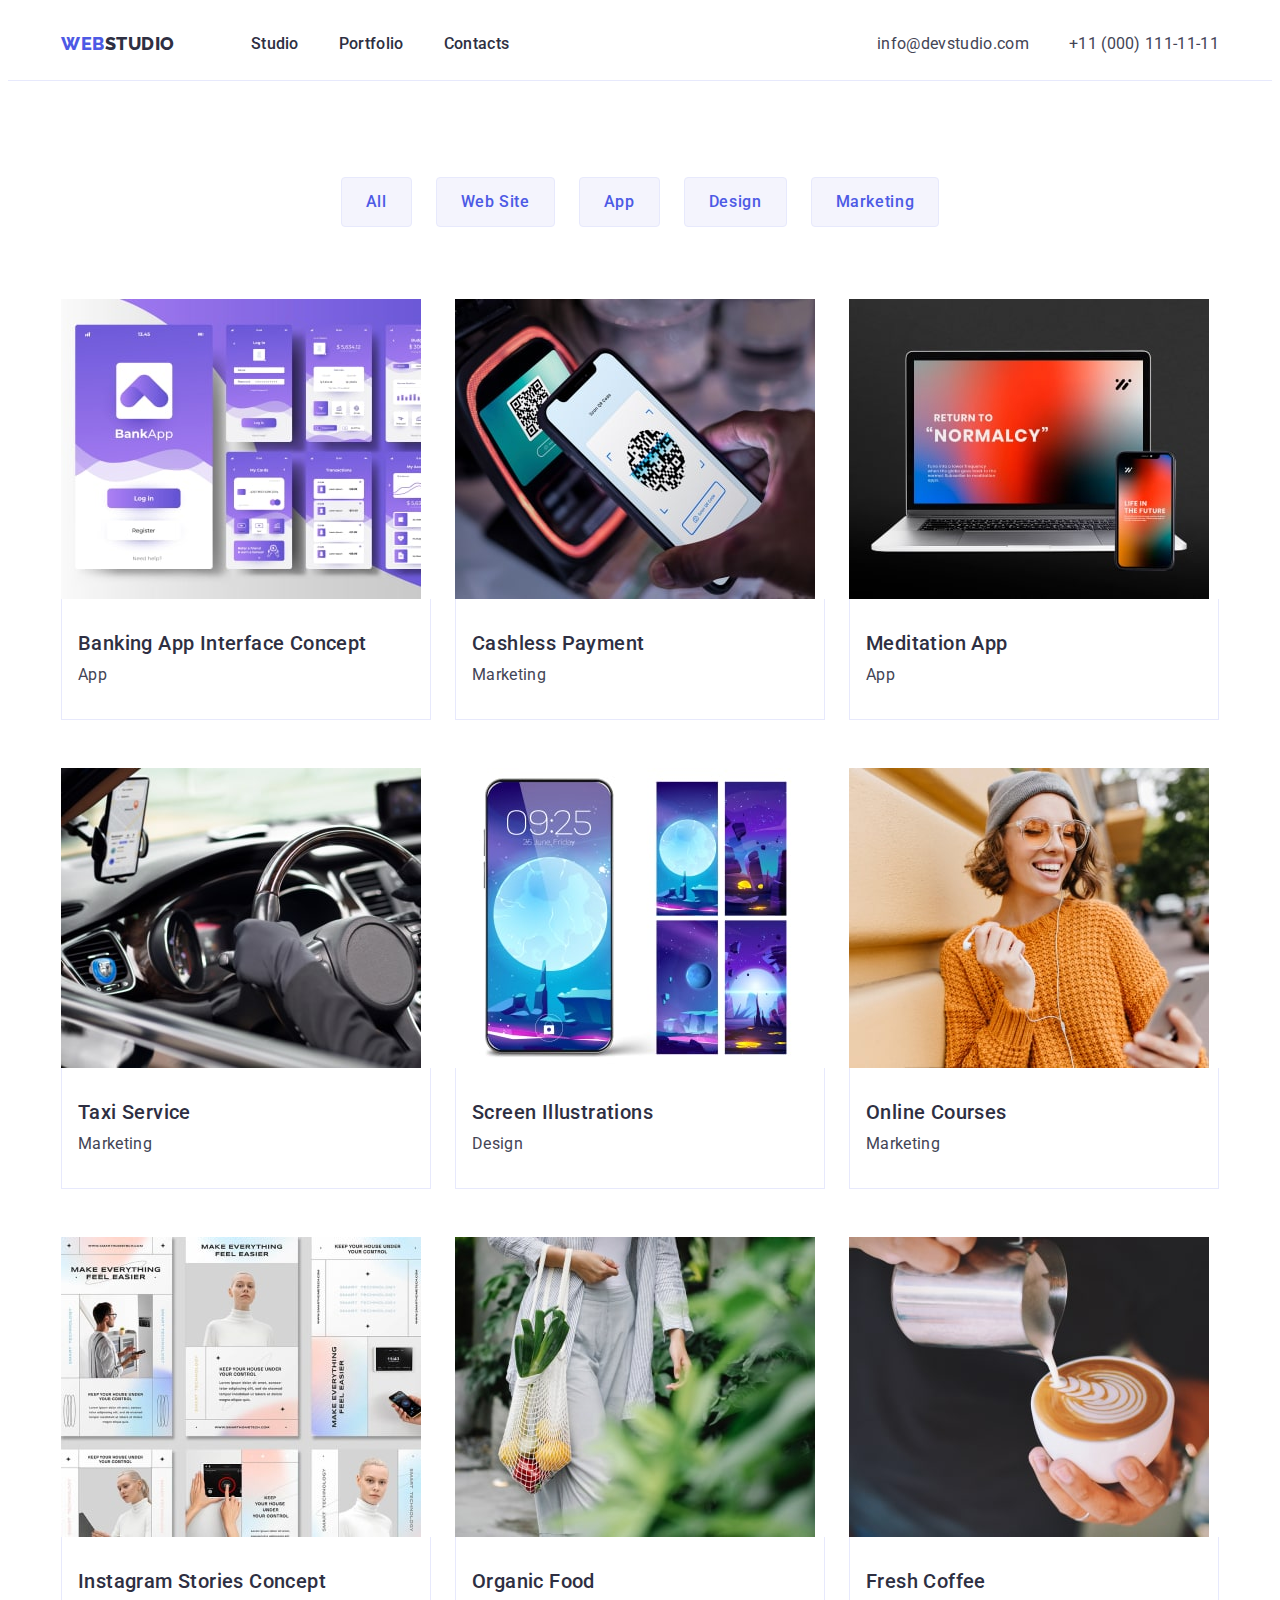
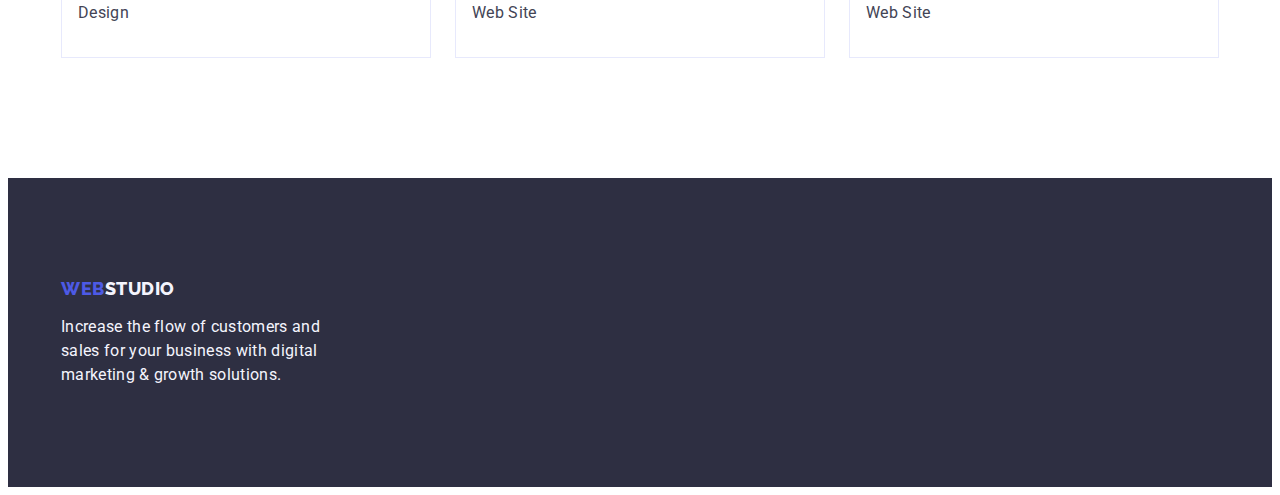
==== portfolio.html @ f1bd7423 "Initial commit" ====
<!DOCTYPE html>
<html lang="en">
  <head>
    <meta charset="UTF-8" />
    <meta http-equiv="X-UA-Compatible" content="IE=edge" />
    <meta name="viewport" content="width=device-width, initial-scale=1.0" />
    <title>WebStudio</title>
    <link rel="preconnect" href="https://fonts.googleapis.com" />
    <link rel="preconnect" href="https://fonts.gstatic.com" crossorigin />
    <link
      href="https://fonts.googleapis.com/css2?family=Raleway:wght@800&family=Roboto:wght@400;500;700;900&display=swap"
      rel="stylesheet"
    />
    <link
      rel="stylesheet"
      href="https://cdnjs.cloudflare.com/ajax/libs/modern-normalize/1.1.0/modern-normalize.min.css"
      integrity="sha512-wpPYUAdjBVSE4KJnH1VR1HeZfpl1ub8YT/NKx4PuQ5NmX2tKuGu6U/JRp5y+Y8XG2tV+wKQpNHVUX03MfMFn9Q=="
      crossorigin="anonymous"
      referrerpolicy="no-referrer"
    />
    <link rel="stylesheet" href="./css/styles.css" />
  </head>
  <body>
    <!--Added header-->
    <header class="header">
      <div class="container header-container">
        <!--Added navigation-->
        <nav class="header-nav">
          <a href="./index.html" class="logo-link">
            Web<span class="header-span">Studio</span>
          </a>
          <ul class="nav-list">
            <li class="nav-item">
              <a href="./index.html" class="nav-link">Studio</a>
            </li>
            <li class="nav-item">
              <a href="./portfolio.html" class="nav-link">Portfolio</a>
            </li>
            <li class="nav-item">
              <a href="" class="nav-link">Contacts </a>
            </li>
          </ul>
        </nav>
        <!--Added contacts-->
        <address class="header-contacts">
          <ul class="contacts-list">
            <li class="contact-item">
              <a href="mailto:info@devstudio.com" class="contact-link"
                >info@devstudio.com
              </a>
            </li>
            <li class="contact-item">
              <a href="tel:+110001111111" class="contact-link"
                >+11 (000) 111-11-11
              </a>
            </li>
          </ul>
        </address>
      </div>
    </header>
    <!--Added main-->
    <main>
      <section class="filter section">
        <div class="container">
          <h1 class="filter-title visually-hidden">Filter</h1>
          <ul class="filter-list">
            <li class="filter-item">
              <button class="filter-button" type="button">All</button>
            </li>
            <li class="filter-item">
              <button class="filter-button" type="button">Web Site</button>
            </li>
            <li class="filter-item">
              <button class="filter-button" type="button">App</button>
            </li>
            <li class="filter-item">
              <button class="filter-button" type="button">Design</button>
            </li>
            <li class="filter-item">
              <button class="filter-button" type="button">Marketing</button>
            </li>
          </ul>
          <ul class="category-list">
            <li class="category-item">
              <a href="" class="category-link">
                <img
                  src="./images/banking.jpg"
                  alt="Banking app interface concept"
                  width="360"
                />
                <div class="category-card">
                  <h2 class="category-name">Banking App Interface Concept</h2>
                  <p class="category-text text">App</p>
                </div>
              </a>
            </li>
            <li class="category-item">
              <a href="" class="category-link">
                <img
                  src="./images/payment.jpg"
                  alt="Cashless payment"
                  width="360"
                />
                <div class="category-card">
                  <h2 class="category-name">Cashless Payment</h2>
                  <p class="category-text text">Marketing</p>
                </div>
              </a>
            </li>
            <li class="category-item">
              <a href="" class="category-link">
                <img
                  src="./images/meditation.jpg"
                  alt="Meditation app"
                  width="360"
                />
                <div class="category-card">
                  <h2 class="category-name">Meditation App</h2>
                  <p class="category-text text">App</p>
                </div>
              </a>
            </li>
            <li class="category-item">
              <a href="" class="category-link">
                <img src="./images/taxi.jpg" alt="Taxi service" width="360" />
                <div class="category-card">
                  <h2 class="category-name">Taxi Service</h2>
                  <p class="category-text text">Marketing</p>
                </div>
              </a>
            </li>
            <li class="category-item">
              <a href="" class="category-link">
                <img
                  src="./images/illustrations.jpg"
                  alt="Screen illustrations"
                  width="360"
                />
                <div class="category-card">
                  <h2 class="category-name">Screen Illustrations</h2>
                  <p class="category-text text">Design</p>
                </div>
              </a>
            </li>
            <li class="category-item">
              <a href="" class="category-link">
                <img
                  src="./images/courses.jpg"
                  alt="Online courses"
                  width="360"
                />
                <div class="category-card">
                  <h2 class="category-name">Online Courses</h2>
                  <p class="category-text text">Marketing</p>
                </div>
              </a>
            </li>
            <li class="category-item">
              <a href="" class="category-link">
                <img
                  src="./images/stories.jpg"
                  alt="Instagram stories concept"
                  width="360"
                />
                <div class="category-card">
                  <h2 class="category-name">Instagram Stories Concept</h2>
                  <p class="category-text text">Design</p>
                </div>
              </a>
            </li>
            <li class="category-item">
              <a href="" class="category-link">
                <img src="./images/food.jpg" alt="Organic food" width="360" />
                <div class="category-card">
                  <h2 class="category-name">Organic Food</h2>
                  <p class="category-text text">Web Site</p>
                </div>
              </a>
            </li>
            <li class="category-item">
              <a href="" class="category-link">
                <img src="./images/coffee.jpg" alt="Fresh coffee" width="360" />
                <div class="category-card">
                  <h2 class="category-name">Fresh Coffee</h2>
                  <p class="category-text text">Web Site</p>
                </div>
              </a>
            </li>
          </ul>
        </div>
      </section>
    </main>
    <!--Added footer-->
    <footer class="footer">
      <div class="container">
        <a class="logo-link" href="./index.html">
          Web<span class="footer-span">Studio</span>
        </a>
        <p class="footer-slogan">
          Increase the flow of customers and sales for your business with
          digital marketing & growth solutions.
        </p>
      </div>
    </footer>
  </body>
</html>
---- css/styles.css ----
:root {
    --primary-brand-color: #4D5AE5;
    --pressed-state-color: #404BBF;
    --dark-color: #2E2F42;
    --success-color: #31D0AA;
    --text-color: #434455;
    --subtle-text-color: #8E8F99;
    --accent-color: #E7E9FC;
    --light-color: #F4F4FD;
    --modal-overlay-color: rgba(46, 47, 66, 0.4);
    --hero-background-color: rgba(46, 47, 66, 0.7);
    --white-background-color: #FFFFFF;
    --modal-background-color: #FCFCFC;
}

/** Body style */
body {
    font-family: 'Roboto', sans-serif;
    color: var(--text-color);
    background-color: var(--white-background-color);
}

/** Container */
.container {
    padding-left: 15px;
    padding-right: 15px;
    margin-left: auto;
    margin-right: auto;
    width: 1158px;
}

/** Delete text decoration */
h1,
h2,
h3,
h4,
h5,
h6,
p {
    margin: 0;
}

ul {
    padding: 0;
    margin: 0;
    list-style-type: none;
}

a {
    font-style: normal;
    text-decoration: none;
}

img {
    display: block;
}

/** Additional class for sections  */
.section {
    padding-top: 120px;
    padding-bottom: 120px;
}

/** Additional hidden class  */
.visually-hidden {
    position: absolute;
    width: 1px;
    height: 1px;
    margin: -1px;
    border: 0;
    padding: 0;
    white-space: nowrap;
    clip-path: inset(100%);
    clip: rect(0 0 0 0);
    overflow: hidden;
}

/** Style for header */
header {
    border-bottom: 1px solid var(--accent-color);
}

/** Logo style in the header */
.logo-link {
    font-family: 'Raleway', sans-serif;
    font-weight: 800;
    font-size: 18px;
    line-height: 1.17;
    letter-spacing: 0.03em;
    text-transform: uppercase;
    color: var(--primary-brand-color);
}

.header .logo-link {
    margin-right: 76px;
}

/** Color header logo for tag span */
.header-span {
    color: var(--dark-color);
}

/** Color footer logo for tag span */
.footer-span {
    color: var(--light-color);
}

/** Navigation style */
.header-container {
    display: flex;
    align-items: center;
    justify-content: space-between;
}

.header-nav {
    display: flex;
    align-items: center;
}

.nav-list {
    display: flex;
    gap: 40px;
}

.nav-link {
    display: block;
    padding-top: 24px;
    padding-bottom: 24px;

    font-weight: 500;
    font-size: 16px;
    line-height: 1.5;
    letter-spacing: 0.02em;
    color: var(--dark-color);
}

/** Contacts style */
.contacts-list {
    display: flex;
    gap: 40px;
}

.contact-link {
    display: block;
    padding-top: 24px;
    padding-bottom: 24px;
}

/** Hover and focus for header */
.nav-link:hover,
.nav-link:focus,
.contact-link:hover,
.contact-link:focus {
    color: var(--pressed-state-color);
}

/** Hero section */
.hero {
    padding-top: 188px;
    padding-bottom: 188px;
    text-align: center;
    background-color: var(--dark-color);
}

/** Features section */
.features-list {
    display: flex;
    justify-content: space-between;
    gap: 24px;
}

.features-item {
    flex-basis: calc((100% - 72px)/4);
}

/** Work section */
.work {
    padding-top: 0;
}

.work-list {
    display: flex;
    justify-content: space-between;
    gap: 24px;
}

.work-item {
    flex-basis: calc((100% - 48px)/3);
}

/** Team section */
.team {
    background-color: var(--light-color);
}

/** Style for cards in team section */
.team-list {
    display: flex;
    gap: 24px;
}

.team-item {
    height: 100%;
    flex-grow: 1;
    text-align: center;
    flex-basis: calc((100% - 72px)/4);

    border-radius: 0px 0px 4px 4px;
    box-shadow: 0px 1px 6px rgba(46, 47, 66, 0.08), 0px 1px 1px rgba(46, 47, 66, 0.16), 0px 2px 1px rgba(46, 47, 66, 0.08);
    background-color: var(--white-background-color);
}

/** Padding for cards in team section */
.team-card {
    padding-top: 32px;
    padding-bottom: 32px;
}

/** Filter section */
.filter {
    padding-top: 96px;
}

.filter-list {
    display: flex;
    justify-content: center;
    margin-bottom: 72px;
    gap: 24px;
}

/** Style for cards in category */
.category-list {
    display: flex;
    gap: 48px 24px;
    flex-wrap: wrap;
}

.category-item {
    flex-basis: calc((100% - 48px) / 3);
    border-radius: 0px 0px 4px 4px;
}

.category-link {
    display: flex;
    flex-direction: column;
    height: 100%;
}

.category-card {
    flex-grow: 1;
    padding-top: 32px;
    padding-right: auto;
    padding-bottom: 32px;
    padding-left: 16px;
    border-right: 1px solid var(--accent-color);
    border-bottom: 1px solid var(--accent-color);
    border-left: 1px solid var(--accent-color);
}

/** Style for button */
button {
    font-family: inherit;
    font-weight: 500;
    font-size: 16px;
    line-height: 1.5;
    letter-spacing: 0.04em;
    cursor: pointer;
    border: 1px solid transparent;
    border-radius: 4px;
}

/** Button in hero section */
.hero-button {
    display: inline-block;
    padding: 16px 32px;

    min-width: 169px;
    min-height: 56px;
    box-shadow: 0px 4px 4px rgba(0, 0, 0, 0.15);
    background-color: var(--primary-brand-color);
    color: var(--white-background-color);
}

/** Hover and focus for button in hero section */
.hero-button:hover,
.hero-button:focus {
    background-color: var(--pressed-state-color);
}

/** Button in filter section */
.filter-button {
    display: inline-block;
    padding: 12px 24px;

    border-color: var(--accent-color);
    background-color: var(--light-color);
    color: var(--primary-brand-color);
}

/** Hover and focus for button in filter section */
.filter-button:hover,
.filter-button:focus {
    border-color: transparent;
    box-shadow: 0px 3px 1px rgba(0, 0, 0, 0.1), 0px 2px 1px rgba(0, 0, 0, 0.08), 0px 2px 2px rgba(0, 0, 0, 0.12);
    background-color: var(--pressed-state-color);
    color: var(--white-background-color);
}

/** Header 1 */
.hero-title {
    margin-bottom: 48px;
    margin-left: auto;
    margin-right: auto;

    width: 496px;
    font-weight: 700;
    font-size: 56px;
    line-height: 1.07;
    letter-spacing: 0.02em;
    color: var(--white-background-color);
}

/** Header 2 */
.features-title,
.work-title,
.team-title {
    margin-bottom: 72px;

    font-weight: 700;
    font-size: 36px;
    line-height: 1.11;
    letter-spacing: 0.02em;
    text-align: center;
    text-transform: capitalize;
    color: var(--dark-color);
}

/** Header 3 */
.features-name,
.team-name,
.category-name {
    margin-bottom: 8px;

    font-weight: 500;
    font-size: 20px;
    line-height: 1.2;
    letter-spacing: 0.02em;
    color: var(--dark-color);
}

/** Body text style */
.contact-link,
.text,
.footer-slogan {
    font-size: 16px;
    line-height: 1.5;
    letter-spacing: 0.02em;
    color: var(--text-color);
}

/** Footer style */
.footer {
    padding-top: 100px;
    padding-bottom: 100px;
    background-color: var(--dark-color);
}

/** Footer logo */
.footer .logo-link {
    display: inline-block;
    margin-bottom: 16px;
}

/** Footer slogan */
.footer-slogan {
    margin-right: auto;
    max-width: 264px;
    color: var(--light-color);
}
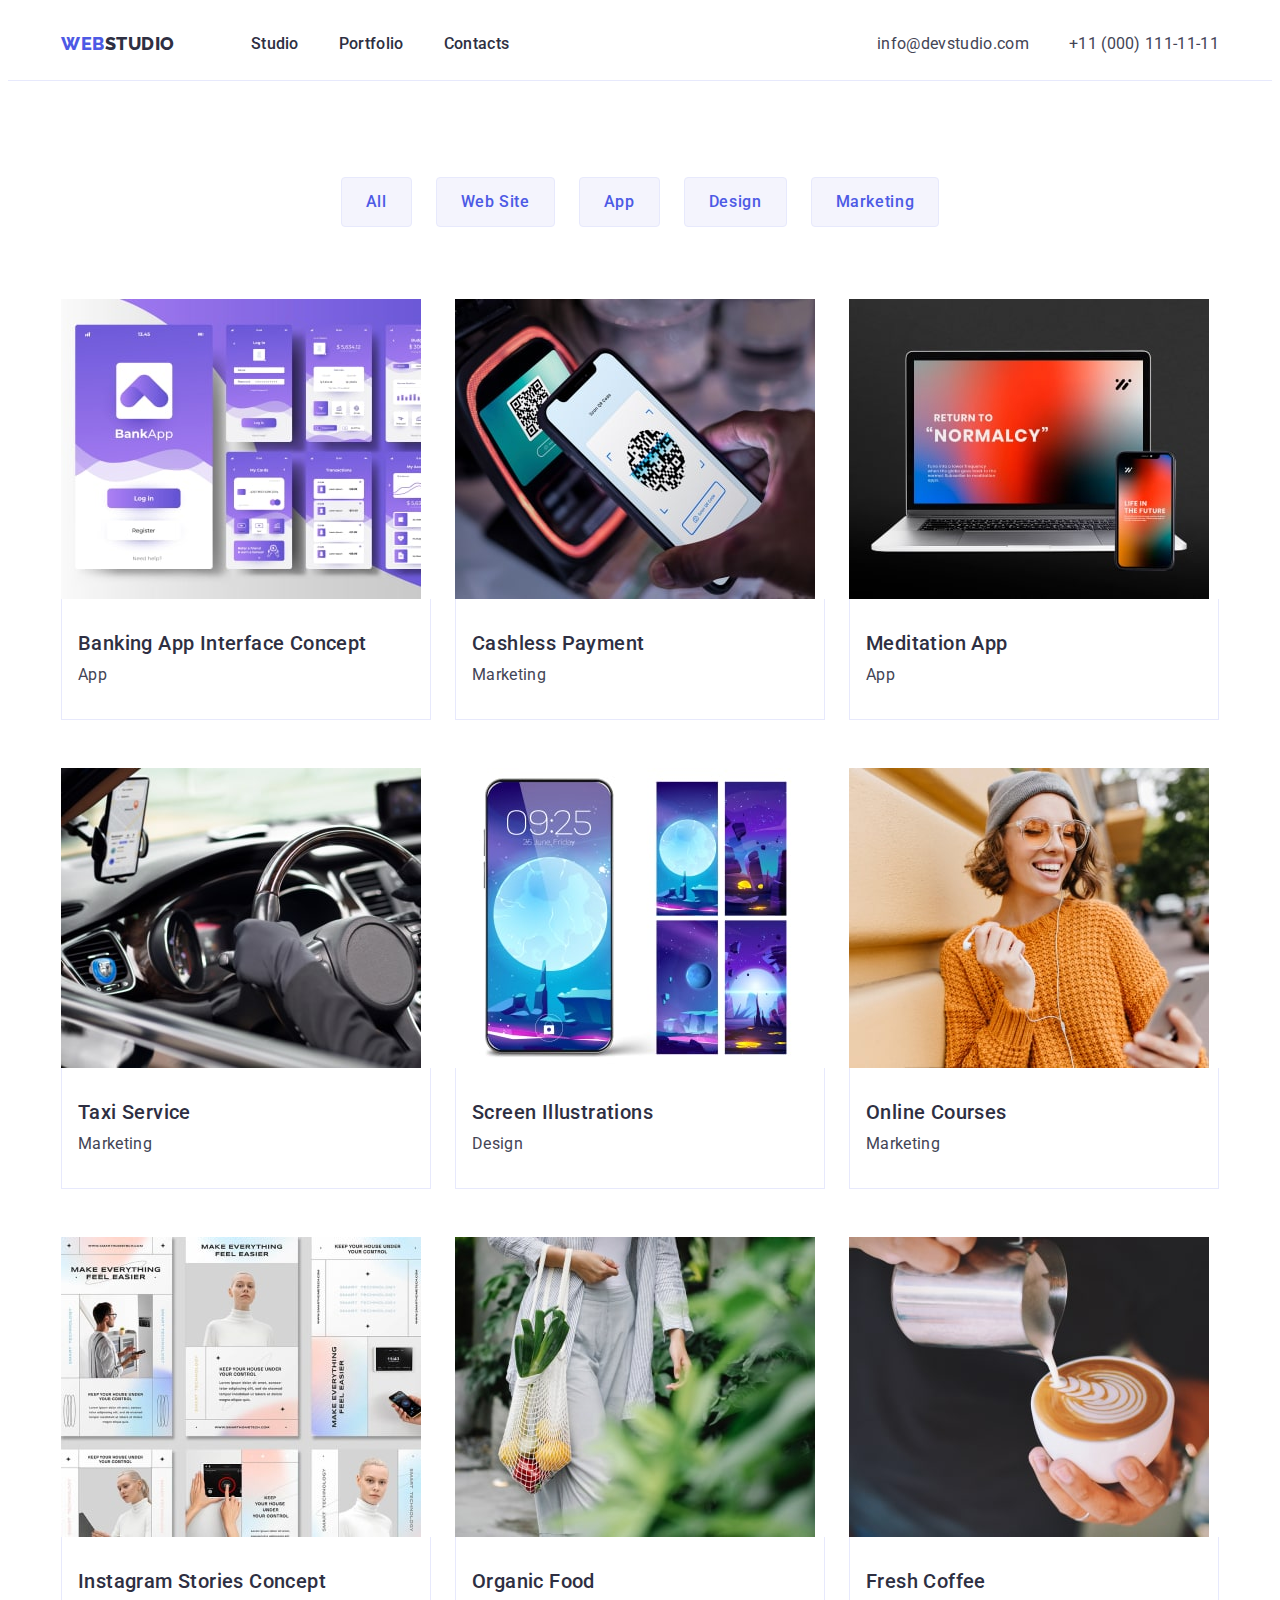
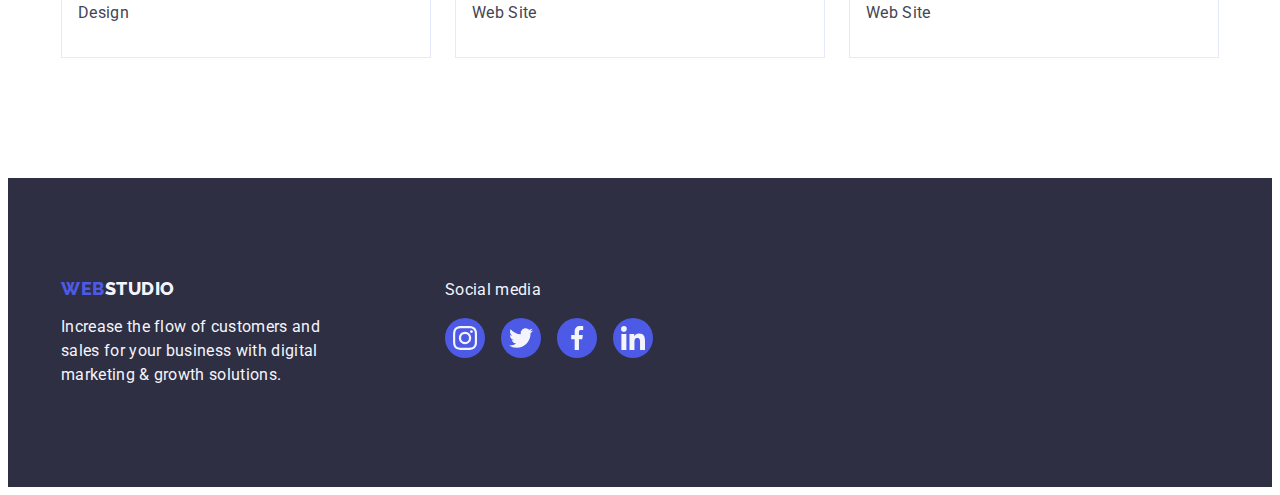
==== commit 658e898d: "Update styles.css" ====
--- a/portfolio.html
+++ b/portfolio.html
@@ -192,14 +192,49 @@
     </main>
     <!--Added footer-->
     <footer class="footer">
-      <div class="container">
-        <a class="logo-link" href="./index.html">
-          Web<span class="footer-span">Studio</span>
-        </a>
-        <p class="footer-slogan">
-          Increase the flow of customers and sales for your business with
-          digital marketing & growth solutions.
-        </p>
+      <div class="container footer-container">
+        <div class="footer-information">
+          <a class="logo-link" href="./index.html">
+            Web<span class="footer-span">Studio</span>
+          </a>
+          <p class="footer-slogan">
+            Increase the flow of customers and sales for your business with
+            digital marketing & growth solutions.
+          </p>
+        </div>
+        <div class="footer-social">
+          <p class="social-text text">Social media</p>
+          <ul class="social-list">
+            <li class="social-item social-footer">
+              <a href="" class="social-link">
+                <svg class="social-icon" width="24px" height="24px">
+                  <use href="./images/icons.svg#icon-instagram"></use>
+                </svg>
+              </a>
+            </li>
+            <li class="social-item social-footer">
+              <a href="" class="social-link">
+                <svg class="social-icon" width="24px" height="24px">
+                  <use href="./images/icons.svg#icon-twitter"></use>
+                </svg>
+              </a>
+            </li>
+            <li class="social-item social-footer">
+              <a href="" class="social-link">
+                <svg class="social-icon" width="24px" height="24px">
+                  <use href="./images/icons.svg#icon-facebook"></use>
+                </svg>
+              </a>
+            </li>
+            <li class="social-item social-footer">
+              <a href="" class="social-link">
+                <svg class="social-icon" width="24px" height="24px">
+                  <use href="./images/icons.svg#icon-linkedin"></use>
+                </svg>
+              </a>
+            </li>
+          </ul>
+        </div>
       </div>
     </footer>
   </body>
--- a/css/styles.css
+++ b/css/styles.css
@@ -55,6 +55,62 @@
     display: block;
 }
 
+/**=============== Text style guide ===============*/
+/** Header 1 */
+.hero-title {
+    margin-bottom: 48px;
+    margin-left: auto;
+    margin-right: auto;
+
+    width: 496px;
+    font-weight: 700;
+    font-size: 56px;
+    line-height: 1.07;
+    letter-spacing: 0.02em;
+    text-align: center;
+    color: var(--white-background-color);
+}
+
+/** Header 2 */
+.features-title,
+.work-title,
+.team-title,
+.customer-title {
+    margin-bottom: 72px;
+
+    font-weight: 700;
+    font-size: 36px;
+    line-height: 1.11;
+    letter-spacing: 0.02em;
+    text-align: center;
+    text-transform: capitalize;
+    color: var(--dark-color);
+}
+
+/** Header 3 */
+.features-name,
+.team-name,
+.category-name {
+    margin-bottom: 8px;
+
+    font-weight: 500;
+    font-size: 20px;
+    line-height: 1.2;
+    letter-spacing: 0.02em;
+    color: var(--dark-color);
+}
+
+/** Body text style */
+.contact-link,
+.text,
+.footer-slogan {
+    font-size: 16px;
+    line-height: 1.5;
+    letter-spacing: 0.02em;
+    color: var(--text-color);
+}
+
+/**=============== Additional styles ===============*/
 /** Additional class for sections  */
 .section {
     padding-top: 120px;
@@ -75,7 +131,46 @@
     overflow: hidden;
 }
 
-/** Style for header */
+/** Border for buttons and items */
+button,
+.customer-item {
+    cursor: pointer;
+    border: 1px solid transparent;
+    border-radius: 4px;
+}
+
+/** Global style for buttons */
+button {
+    font-family: inherit;
+    font-weight: 500;
+    font-size: 16px;
+    line-height: 1.5;
+    letter-spacing: 0.04em;
+}
+
+/** Style for socials in team and footer section  */
+.social-item {
+    display: flex;
+    justify-content: center;
+    align-items: center;
+    width: 40px;
+    height: 40px;
+    cursor: pointer;
+    border-radius: 50%;
+    background-color: var(--primary-brand-color);
+}
+
+/** Flex for socail links */
+.social-link {
+    display: flex;
+}
+
+/** Color for social icons */
+.social-icon {
+    fill: var(--light-color);
+}
+
+/**=============== Header section ===============*/
 header {
     border-bottom: 1px solid var(--accent-color);
 }
@@ -95,14 +190,9 @@
     margin-right: 76px;
 }
 
-/** Color header logo for tag span */
+/** Color for logo (tag span) */
 .header-span {
     color: var(--dark-color);
-}
-
-/** Color footer logo for tag span */
-.footer-span {
-    color: var(--light-color);
 }
 
 /** Navigation style */
@@ -154,15 +244,48 @@
     color: var(--pressed-state-color);
 }
 
-/** Hero section */
+/**=============== Hero section ===============*/
 .hero {
+    display: flex;
     padding-top: 188px;
     padding-bottom: 188px;
-    text-align: center;
+
     background-color: var(--dark-color);
-}
-
-/** Features section */
+    background-image: linear-gradient(to right,
+            var(--hero-background-color),
+            var(--hero-background-color)),
+        url(../images/hero.jpg);
+    background-repeat: no-repeat;
+    background-position: center;
+    background-size: cover;
+}
+
+.hero>.container {
+    display: flex;
+    flex-direction: column;
+    justify-content: center;
+    align-items: center;
+}
+
+/** Button in hero section */
+.hero-button {
+    display: inline-block;
+    padding: 16px 32px;
+
+    min-width: 169px;
+    min-height: 56px;
+    box-shadow: 0px 4px 4px rgba(0, 0, 0, 0.15);
+    background-color: var(--primary-brand-color);
+    color: var(--white-background-color);
+}
+
+/** Hover and focus for button in hero section */
+.hero-button:hover,
+.hero-button:focus {
+    background-color: var(--pressed-state-color);
+}
+
+/**=============== Features section ===============*/
 .features-list {
     display: flex;
     justify-content: space-between;
@@ -173,7 +296,18 @@
     flex-basis: calc((100% - 72px)/4);
 }
 
-/** Work section */
+.features-container {
+    display: flex;
+    justify-content: center;
+    align-items: center;
+    margin-bottom: 8px;
+    padding-top: 24px;
+    padding-bottom: 24px;
+    border-radius: 4px;
+    background-color: var(--light-color);
+}
+
+/**=============== Work section ===============*/
 .work {
     padding-top: 0;
 }
@@ -188,7 +322,7 @@
     flex-basis: calc((100% - 48px)/3);
 }
 
-/** Team section */
+/**=============== Team section ===============*/
 .team {
     background-color: var(--light-color);
 }
@@ -210,13 +344,65 @@
     background-color: var(--white-background-color);
 }
 
-/** Padding for cards in team section */
+.team-text {
+    margin-bottom: 8px;
+}
+
 .team-card {
     padding-top: 32px;
+    padding-right: 16px;
     padding-bottom: 32px;
-}
-
-/** Filter section */
+    padding-left: 16px;
+}
+
+.team-item .social-list {
+    display: flex;
+    gap: 24px;
+}
+
+/** Hover and focus for socials in team section */
+.social-item.social-team:hover,
+.social-item.social-team:focus {
+    background-color: var(--pressed-state-color)
+}
+
+/**=============== Customers section ===============*/
+.customer-list {
+    display: flex;
+    justify-content: space-between;
+    gap: 24px;
+}
+
+.customer-item {
+    padding-top: 16px;
+    padding-bottom: 16px;
+    flex-basis: calc((100% - 72px)/6);
+    border-color: var(--subtle-text-color);
+}
+
+.customer-link {
+    display: flex;
+    justify-content: center;
+    align-items: center;
+}
+
+.customer-icon {
+    display: flex;
+    fill: var(--subtle-text-color);
+}
+
+/** Hover and focus for socials in team section */
+.customer-item:hover,
+.customer-item:focus {
+    border-color: var(--pressed-state-color);
+}
+
+.customer-item:hover .customer-icon,
+.customer-item:focus .customer-icon {
+    fill: var(--pressed-state-color);
+}
+
+/**=============== Filter section ===============*/
 .filter {
     padding-top: 96px;
 }
@@ -228,6 +414,25 @@
     gap: 24px;
 }
 
+/** Button in filter section */
+.filter-button {
+    display: inline-block;
+    padding: 12px 24px;
+
+    border-color: var(--accent-color);
+    background-color: var(--light-color);
+    color: var(--primary-brand-color);
+}
+
+/** Hover and focus for button in filter section */
+.filter-button:hover,
+.filter-button:focus {
+    border-color: transparent;
+    box-shadow: 0px 3px 1px rgba(0, 0, 0, 0.1), 0px 2px 1px rgba(0, 0, 0, 0.08), 0px 2px 2px rgba(0, 0, 0, 0.12);
+    background-color: var(--pressed-state-color);
+    color: var(--white-background-color);
+}
+
 /** Style for cards in category */
 .category-list {
     display: flex;
@@ -238,6 +443,12 @@
 .category-item {
     flex-basis: calc((100% - 48px) / 3);
     border-radius: 0px 0px 4px 4px;
+}
+
+/** Hover and focus for socials in filter section */
+.category-item:hover,
+.category-item:focus {
+    box-shadow: 0px 1px 6px rgba(46, 47, 66, 0.08), 0px 1px 1px rgba(46, 47, 66, 0.16), 0px 2px 1px rgba(46, 47, 66, 0.08);
 }
 
 .category-link {
@@ -257,107 +468,6 @@
     border-left: 1px solid var(--accent-color);
 }
 
-/** Style for button */
-button {
-    font-family: inherit;
-    font-weight: 500;
-    font-size: 16px;
-    line-height: 1.5;
-    letter-spacing: 0.04em;
-    cursor: pointer;
-    border: 1px solid transparent;
-    border-radius: 4px;
-}
-
-/** Button in hero section */
-.hero-button {
-    display: inline-block;
-    padding: 16px 32px;
-
-    min-width: 169px;
-    min-height: 56px;
-    box-shadow: 0px 4px 4px rgba(0, 0, 0, 0.15);
-    background-color: var(--primary-brand-color);
-    color: var(--white-background-color);
-}
-
-/** Hover and focus for button in hero section */
-.hero-button:hover,
-.hero-button:focus {
-    background-color: var(--pressed-state-color);
-}
-
-/** Button in filter section */
-.filter-button {
-    display: inline-block;
-    padding: 12px 24px;
-
-    border-color: var(--accent-color);
-    background-color: var(--light-color);
-    color: var(--primary-brand-color);
-}
-
-/** Hover and focus for button in filter section */
-.filter-button:hover,
-.filter-button:focus {
-    border-color: transparent;
-    box-shadow: 0px 3px 1px rgba(0, 0, 0, 0.1), 0px 2px 1px rgba(0, 0, 0, 0.08), 0px 2px 2px rgba(0, 0, 0, 0.12);
-    background-color: var(--pressed-state-color);
-    color: var(--white-background-color);
-}
-
-/** Header 1 */
-.hero-title {
-    margin-bottom: 48px;
-    margin-left: auto;
-    margin-right: auto;
-
-    width: 496px;
-    font-weight: 700;
-    font-size: 56px;
-    line-height: 1.07;
-    letter-spacing: 0.02em;
-    color: var(--white-background-color);
-}
-
-/** Header 2 */
-.features-title,
-.work-title,
-.team-title {
-    margin-bottom: 72px;
-
-    font-weight: 700;
-    font-size: 36px;
-    line-height: 1.11;
-    letter-spacing: 0.02em;
-    text-align: center;
-    text-transform: capitalize;
-    color: var(--dark-color);
-}
-
-/** Header 3 */
-.features-name,
-.team-name,
-.category-name {
-    margin-bottom: 8px;
-
-    font-weight: 500;
-    font-size: 20px;
-    line-height: 1.2;
-    letter-spacing: 0.02em;
-    color: var(--dark-color);
-}
-
-/** Body text style */
-.contact-link,
-.text,
-.footer-slogan {
-    font-size: 16px;
-    line-height: 1.5;
-    letter-spacing: 0.02em;
-    color: var(--text-color);
-}
-
 /** Footer style */
 .footer {
     padding-top: 100px;
@@ -365,15 +475,53 @@
     background-color: var(--dark-color);
 }
 
+.footer-container {
+    display: flex;
+    gap: 120px;
+}
+
+/** Footer information */
+.footer-information {
+    display: flex;
+    flex-direction: column;
+    max-width: 264px;
+}
+
 /** Footer logo */
 .footer .logo-link {
     display: inline-block;
     margin-bottom: 16px;
 }
 
+/** Color for logo (tag span) */
+.footer-span {
+    color: var(--light-color);
+}
+
 /** Footer slogan */
 .footer-slogan {
-    margin-right: auto;
-    max-width: 264px;
     color: var(--light-color);
+}
+
+/** Text "Social media" */
+.social-text {
+    margin-bottom: 16px;
+    color: var(--light-color);
+}
+
+/** Footer socials */
+.footer-social {
+    display: flex;
+    flex-direction: column;
+}
+
+.footer-social .social-list {
+    display: flex;
+    gap: 16px;
+}
+
+/** Hover and focus for socials in footer section */
+.social-item.social-footer:hover,
+.social-item.social-footer:focus {
+    background-color: var(--success-color)
 }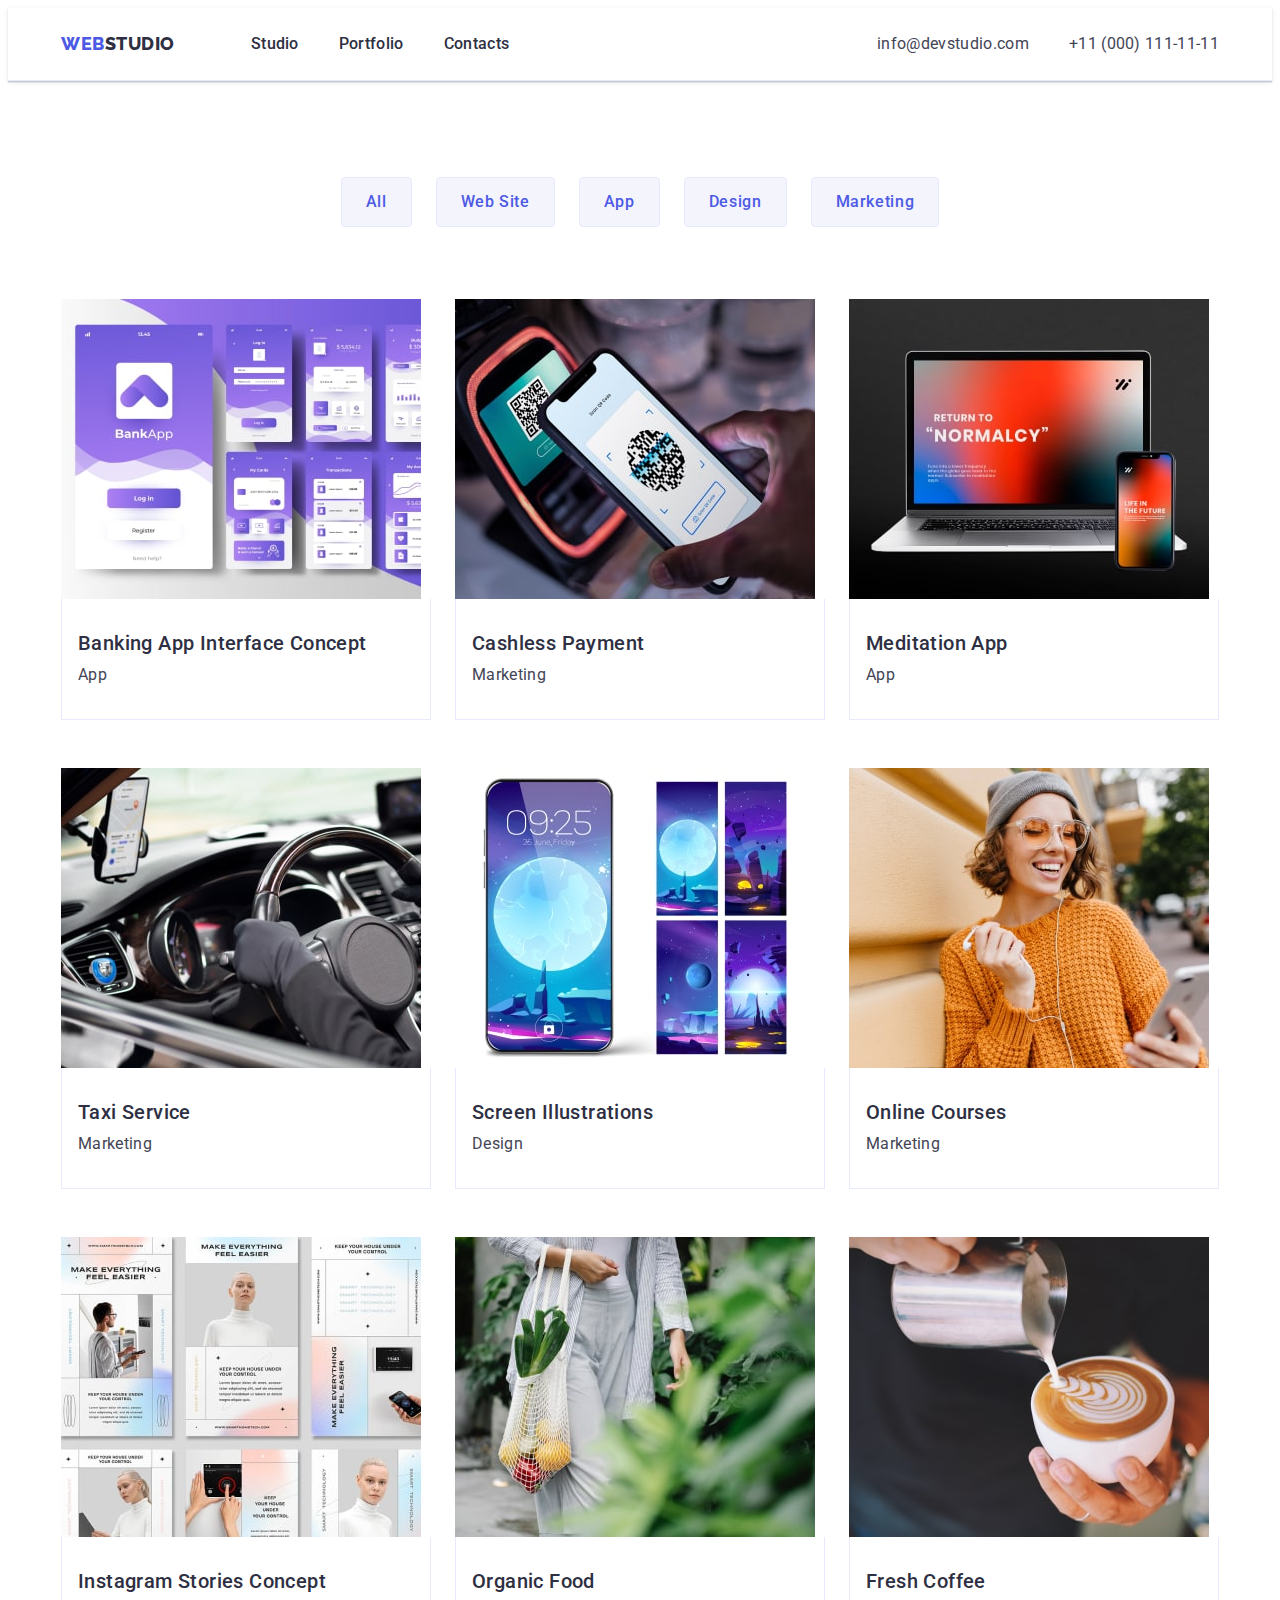
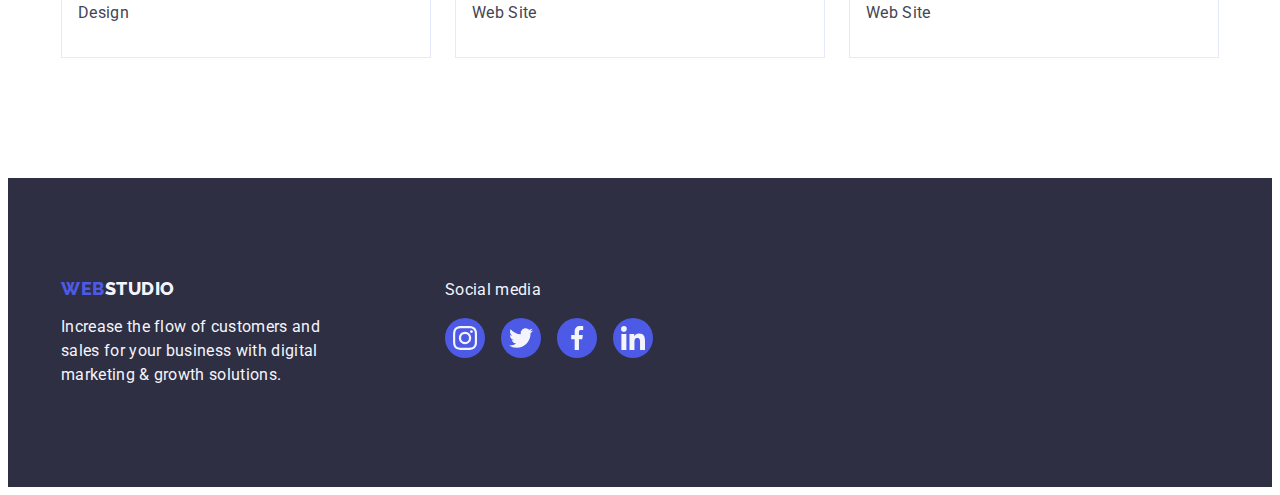
==== commit a584dcda: "Fix" ====
--- a/portfolio.html
+++ b/portfolio.html
@@ -205,29 +205,29 @@
         <div class="footer-social">
           <p class="social-text text">Social media</p>
           <ul class="social-list">
-            <li class="social-item social-footer">
-              <a href="" class="social-link">
+            <li class="social-item">
+              <a href="" class="social-link social-footer">
                 <svg class="social-icon" width="24px" height="24px">
                   <use href="./images/icons.svg#icon-instagram"></use>
                 </svg>
               </a>
             </li>
-            <li class="social-item social-footer">
-              <a href="" class="social-link">
+            <li class="social-item">
+              <a href="" class="social-link social-footer">
                 <svg class="social-icon" width="24px" height="24px">
                   <use href="./images/icons.svg#icon-twitter"></use>
                 </svg>
               </a>
             </li>
-            <li class="social-item social-footer">
-              <a href="" class="social-link">
+            <li class="social-item">
+              <a href="" class="social-link social-footer">
                 <svg class="social-icon" width="24px" height="24px">
                   <use href="./images/icons.svg#icon-facebook"></use>
                 </svg>
               </a>
             </li>
-            <li class="social-item social-footer">
-              <a href="" class="social-link">
+            <li class="social-item">
+              <a href="" class="social-link social-footer">
                 <svg class="social-icon" width="24px" height="24px">
                   <use href="./images/icons.svg#icon-linkedin"></use>
                 </svg>
--- a/css/styles.css
+++ b/css/styles.css
@@ -131,10 +131,8 @@
     overflow: hidden;
 }
 
-/** Border for buttons and items */
-button,
-.customer-item {
-    cursor: pointer;
+/** Border for buttons and links */
+button {
     border: 1px solid transparent;
     border-radius: 4px;
 }
@@ -149,7 +147,7 @@
 }
 
 /** Style for socials in team and footer section  */
-.social-item {
+.social-link {
     display: flex;
     justify-content: center;
     align-items: center;
@@ -160,11 +158,6 @@
     background-color: var(--primary-brand-color);
 }
 
-/** Flex for socail links */
-.social-link {
-    display: flex;
-}
-
 /** Color for social icons */
 .social-icon {
     fill: var(--light-color);
@@ -173,6 +166,7 @@
 /**=============== Header section ===============*/
 header {
     border-bottom: 1px solid var(--accent-color);
+    box-shadow: 0px 2px 1px rgba(46, 47, 66, 0.08), 0px 1px 1px rgba(46, 47, 66, 0.16), 0px 1px 6px rgba(46, 47, 66, 0.08);
 }
 
 /** Logo style in the header */
@@ -246,7 +240,9 @@
 
 /**=============== Hero section ===============*/
 .hero {
-    display: flex;
+    max-width: 1440px;
+    margin-right: auto;
+    margin-left: auto;
     padding-top: 188px;
     padding-bottom: 188px;
 
@@ -361,8 +357,8 @@
 }
 
 /** Hover and focus for socials in team section */
-.social-item.social-team:hover,
-.social-item.social-team:focus {
+.social-link.social-team:hover,
+.social-link.social-team:focus {
     background-color: var(--pressed-state-color)
 }
 
@@ -374,16 +370,24 @@
 }
 
 .customer-item {
+    flex-basis: calc((100% - 72px)/6);
+}
+
+.customer-link {
+    display: flex;
+    justify-content: center;
+    align-items: center;
+
     padding-top: 16px;
     padding-bottom: 16px;
-    flex-basis: calc((100% - 72px)/6);
-    border-color: var(--subtle-text-color);
-}
-
-.customer-link {
-    display: flex;
-    justify-content: center;
-    align-items: center;
+    border: 1px solid var(--subtle-text-color);
+    border-radius: 4px;
+}
+
+/** Hover and focus for border in customers section */
+.customer-link:hover,
+.customer-link:focus {
+    border-color: var(--pressed-state-color);
 }
 
 .customer-icon {
@@ -391,14 +395,9 @@
     fill: var(--subtle-text-color);
 }
 
-/** Hover and focus for socials in team section */
-.customer-item:hover,
-.customer-item:focus {
-    border-color: var(--pressed-state-color);
-}
-
-.customer-item:hover .customer-icon,
-.customer-item:focus .customer-icon {
+/** Hover and focus for icons in customers section */
+.customer-link:hover .customer-icon,
+.customer-link:focus .customer-icon {
     fill: var(--pressed-state-color);
 }
 
@@ -445,16 +444,16 @@
     border-radius: 0px 0px 4px 4px;
 }
 
-/** Hover and focus for socials in filter section */
-.category-item:hover,
-.category-item:focus {
-    box-shadow: 0px 1px 6px rgba(46, 47, 66, 0.08), 0px 1px 1px rgba(46, 47, 66, 0.16), 0px 2px 1px rgba(46, 47, 66, 0.08);
-}
-
 .category-link {
     display: flex;
     flex-direction: column;
     height: 100%;
+}
+
+/** Hover and focus for socials in filter section */
+.category-link:hover,
+.category-link:focus {
+    box-shadow: 0px 1px 6px rgba(46, 47, 66, 0.08), 0px 1px 1px rgba(46, 47, 66, 0.16), 0px 2px 1px rgba(46, 47, 66, 0.08);
 }
 
 .category-card {
@@ -521,7 +520,7 @@
 }
 
 /** Hover and focus for socials in footer section */
-.social-item.social-footer:hover,
-.social-item.social-footer:focus {
+.social-link.social-footer:hover,
+.social-link.social-footer:focus {
     background-color: var(--success-color)
 }